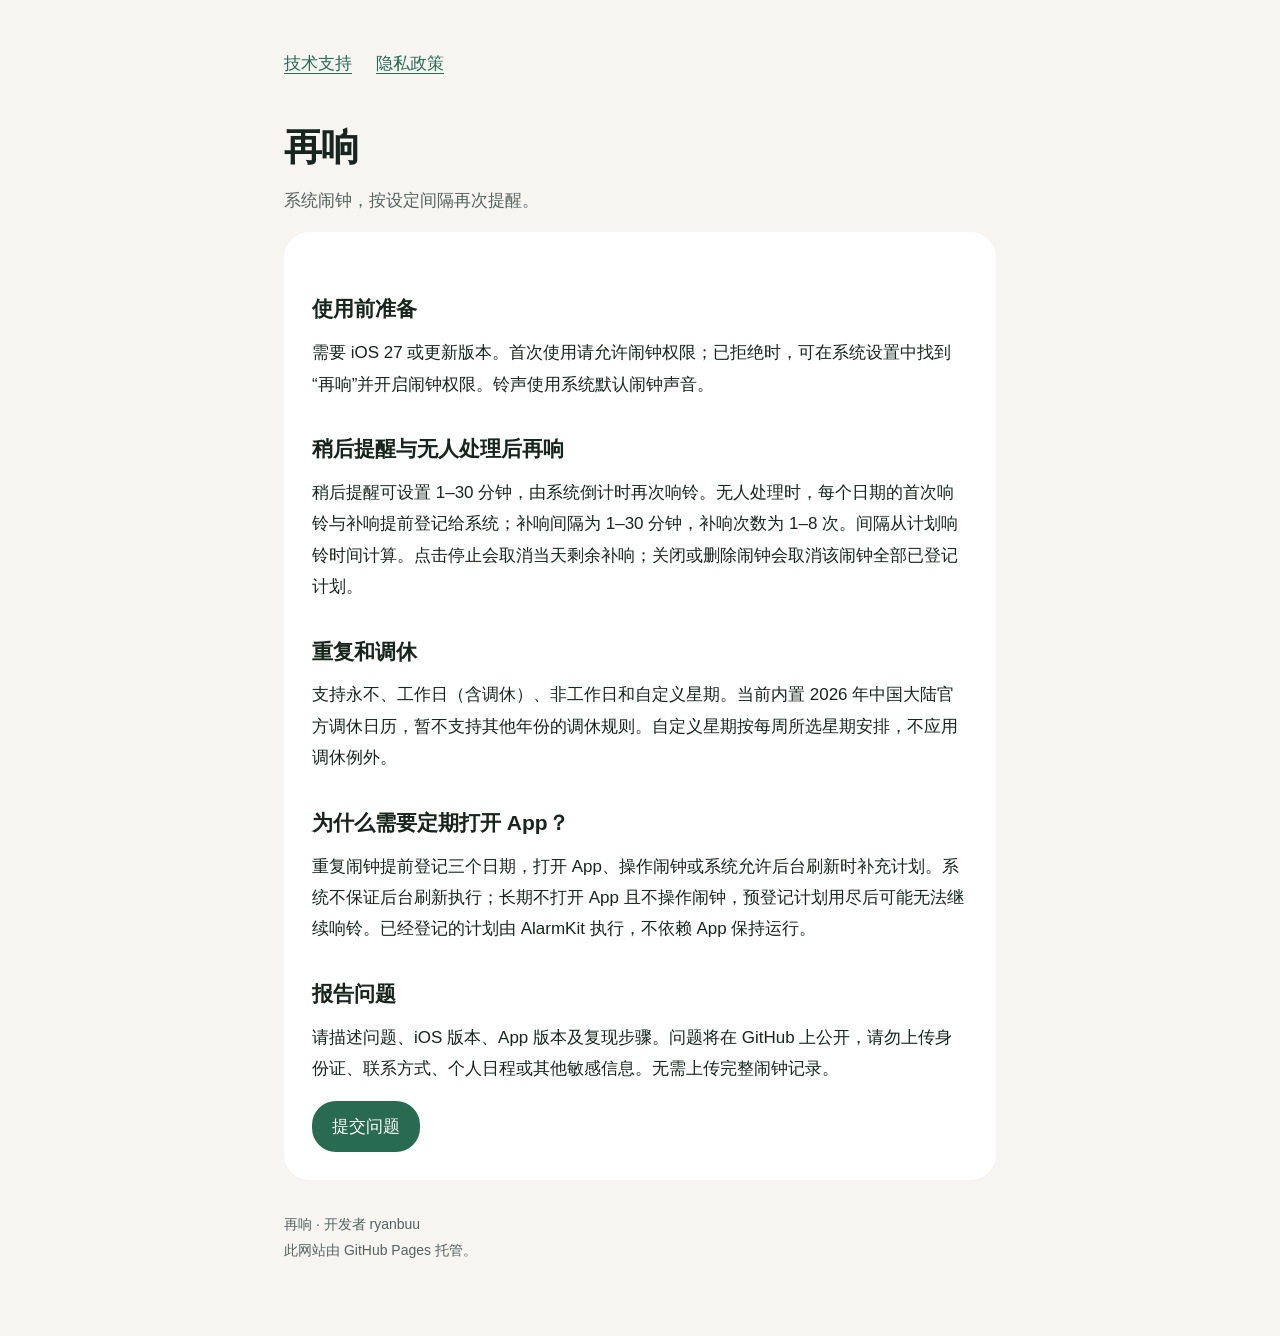
==== index.html @ a9848d24 "Publish Zaixiang support and privacy pages" ====
<!doctype html><html lang="zh-CN"><head><meta charset="utf-8"><meta name="viewport" content="width=device-width,initial-scale=1"><meta name="description" content="再响 iOS 闹钟 App 的使用帮助、技术支持和隐私政策。"><title>再响 · 技术支持</title><link rel="stylesheet" href="styles.css"></head><body><main><nav aria-label="网站导航"><a href="./" aria-current="page">技术支持</a><a href="privacy.html">隐私政策</a></nav><h1>再响</h1><p class="subtitle">系统闹钟，按设定间隔再次提醒。</p><article><h2>使用前准备</h2><p>需要 iOS 27 或更新版本。首次使用请允许闹钟权限；已拒绝时，可在系统设置中找到“再响”并开启闹钟权限。铃声使用系统默认闹钟声音。</p><h2>稍后提醒与无人处理后再响</h2><p>稍后提醒可设置 1–30 分钟，由系统倒计时再次响铃。无人处理时，每个日期的首次响铃与补响提前登记给系统；补响间隔为 1–30 分钟，补响次数为 1–8 次。间隔从计划响铃时间计算。点击停止会取消当天剩余补响；关闭或删除闹钟会取消该闹钟全部已登记计划。</p><h2>重复和调休</h2><p>支持永不、工作日（含调休）、非工作日和自定义星期。当前内置 2026 年中国大陆官方调休日历，暂不支持其他年份的调休规则。自定义星期按每周所选星期安排，不应用调休例外。</p><h2>为什么需要定期打开 App？</h2><p>重复闹钟提前登记三个日期，打开 App、操作闹钟或系统允许后台刷新时补充计划。系统不保证后台刷新执行；长期不打开 App 且不操作闹钟，预登记计划用尽后可能无法继续响铃。已经登记的计划由 AlarmKit 执行，不依赖 App 保持运行。</p><h2>报告问题</h2><p>请描述问题、iOS 版本、App 版本及复现步骤。问题将在 GitHub 上公开，请勿上传身份证、联系方式、个人日程或其他敏感信息。无需上传完整闹钟记录。</p><a class="action" href="https://github.com/ryanbuu/zaixiang-support/issues/new">提交问题</a></article><footer>再响 · 开发者 ryanbuu<br>此网站由 GitHub Pages 托管。</footer></main></body></html>
---- styles.css ----
:root{color-scheme:light dark;--bg:#f6f5f2;--card:#fff;--text:#17251e;--muted:#55635c;--accent:#286b52;--line:#dfe6e1}*{box-sizing:border-box}body{margin:0;background:var(--bg);color:var(--text);font:17px/1.85 -apple-system,BlinkMacSystemFont,"PingFang SC",sans-serif}main{max-width:760px;margin:auto;padding:48px 24px 72px}nav{display:flex;gap:24px;flex-wrap:wrap;margin-bottom:44px}a{color:var(--accent);text-underline-offset:4px}a:focus-visible{outline:3px solid var(--accent);outline-offset:5px;border-radius:4px}h1{font-size:38px;line-height:1.3;letter-spacing:-1px;margin:0 0 12px}h2{font-size:21px;margin:30px 0 8px}p{margin:0 0 16px}.subtitle,footer{color:var(--muted)}article{padding:28px;border-radius:26px;background:var(--card)}footer{font-size:14px;margin-top:32px}.action{display:inline-block;padding:10px 20px;background:var(--accent);color:white;border-radius:24px;text-decoration:none}@media(prefers-color-scheme:dark){:root{--bg:#000;--card:#1c1c1e;--text:#f4f5f4;--muted:#b5bdb8;--accent:#92cdb1;--line:#333}.action{color:#123522}}@media(max-width:480px){main{padding:28px 20px 48px}article{padding:22px}h1{font-size:32px}nav{margin-bottom:30px}}
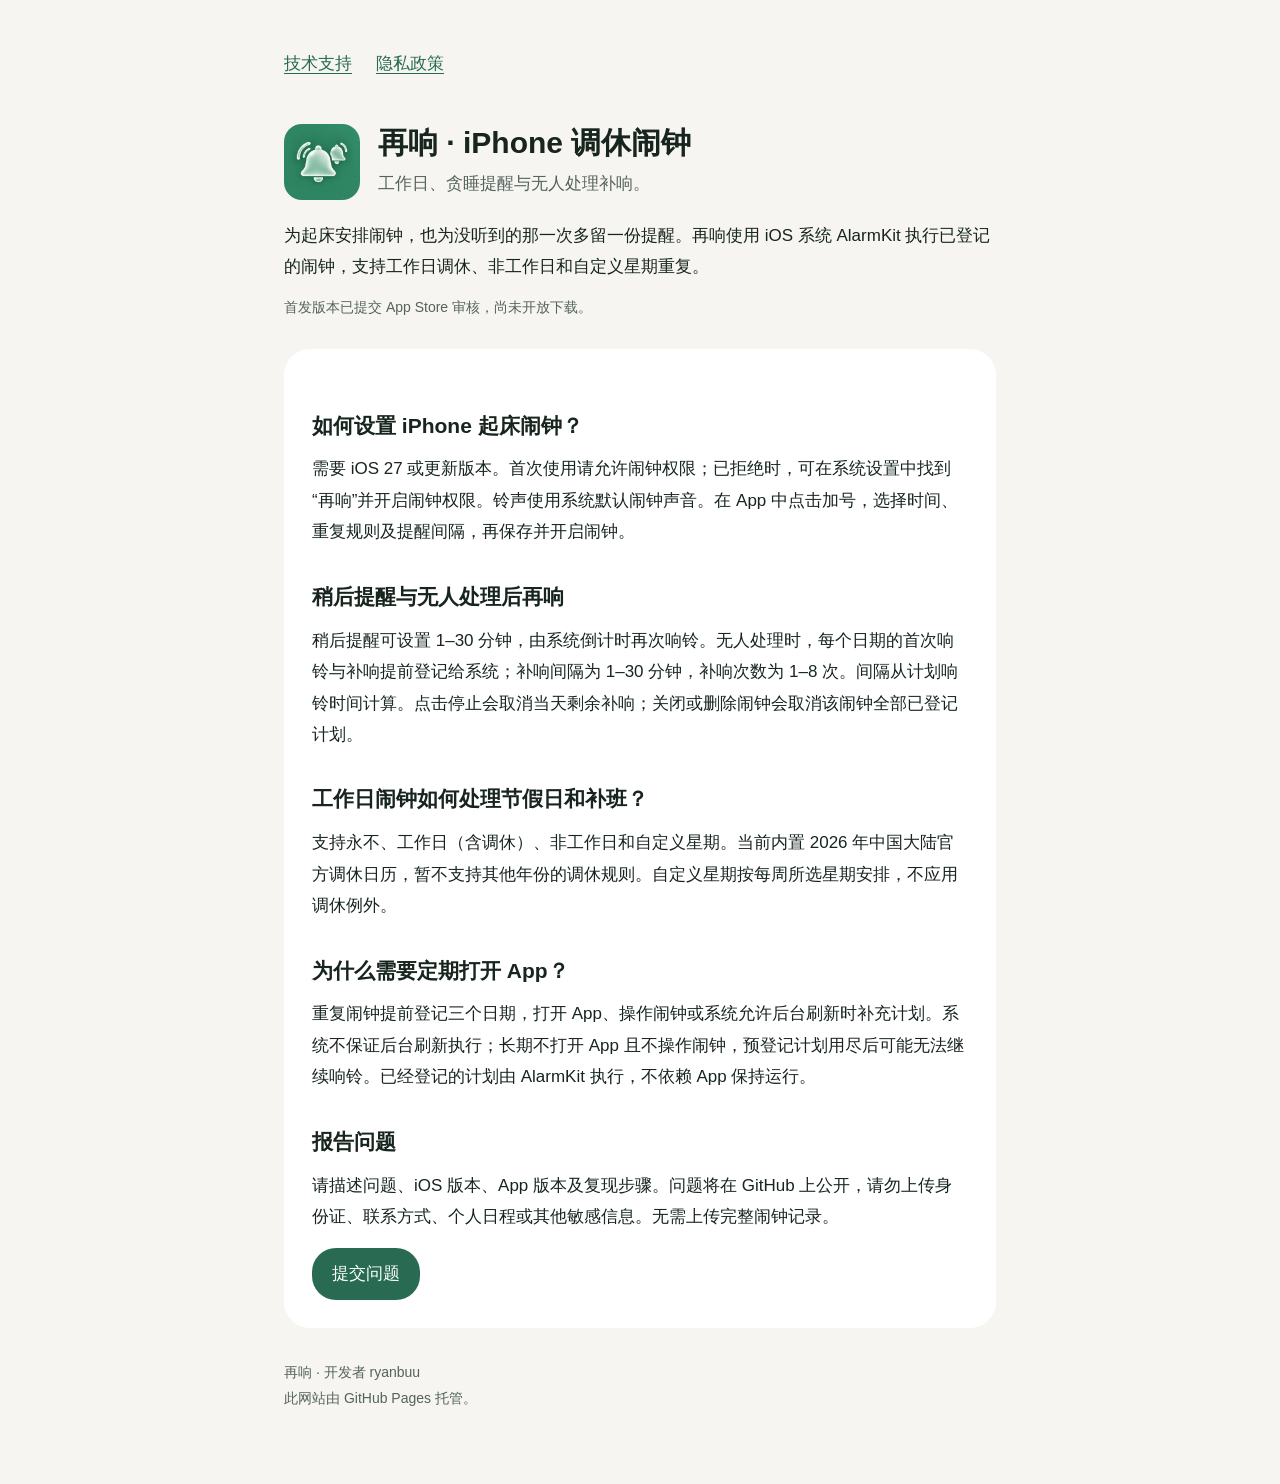
==== commit cdb72697: "Improve alarm app search metadata and support page discoverability" ====
--- a/index.html
+++ b/index.html
@@ -1 +1,29 @@
-<!doctype html><html lang="zh-CN"><head><meta charset="utf-8"><meta name="viewport" content="width=device-width,initial-scale=1"><meta name="description" content="再响 iOS 闹钟 App 的使用帮助、技术支持和隐私政策。"><title>再响 · 技术支持</title><link rel="stylesheet" href="styles.css"></head><body><main><nav aria-label="网站导航"><a href="./" aria-current="page">技术支持</a><a href="privacy.html">隐私政策</a></nav><h1>再响</h1><p class="subtitle">系统闹钟，按设定间隔再次提醒。</p><article><h2>使用前准备</h2><p>需要 iOS 27 或更新版本。首次使用请允许闹钟权限；已拒绝时，可在系统设置中找到“再响”并开启闹钟权限。铃声使用系统默认闹钟声音。</p><h2>稍后提醒与无人处理后再响</h2><p>稍后提醒可设置 1–30 分钟，由系统倒计时再次响铃。无人处理时，每个日期的首次响铃与补响提前登记给系统；补响间隔为 1–30 分钟，补响次数为 1–8 次。间隔从计划响铃时间计算。点击停止会取消当天剩余补响；关闭或删除闹钟会取消该闹钟全部已登记计划。</p><h2>重复和调休</h2><p>支持永不、工作日（含调休）、非工作日和自定义星期。当前内置 2026 年中国大陆官方调休日历，暂不支持其他年份的调休规则。自定义星期按每周所选星期安排，不应用调休例外。</p><h2>为什么需要定期打开 App？</h2><p>重复闹钟提前登记三个日期，打开 App、操作闹钟或系统允许后台刷新时补充计划。系统不保证后台刷新执行；长期不打开 App 且不操作闹钟，预登记计划用尽后可能无法继续响铃。已经登记的计划由 AlarmKit 执行，不依赖 App 保持运行。</p><h2>报告问题</h2><p>请描述问题、iOS 版本、App 版本及复现步骤。问题将在 GitHub 上公开，请勿上传身份证、联系方式、个人日程或其他敏感信息。无需上传完整闹钟记录。</p><a class="action" href="https://github.com/ryanbuu/zaixiang-support/issues/new">提交问题</a></article><footer>再响 · 开发者 ryanbuu<br>此网站由 GitHub Pages 托管。</footer></main></body></html>
+<!doctype html>
+<html lang="zh-CN">
+<head>
+  <meta charset="utf-8">
+  <meta name="viewport" content="width=device-width,initial-scale=1">
+  <title>再响｜iPhone 调休闹钟、贪睡提醒与补响</title>
+  <meta name="description" content="再响是适用于 iOS 27 的 iPhone 闹钟 App，支持工作日调休、非工作日、自定义星期、贪睡提醒和无人处理补响。查看使用帮助、计划补充说明与隐私政策。">
+  <meta name="robots" content="index,follow">
+  <link rel="canonical" href="https://ryanbuu.github.io/zaixiang-support/">
+  <meta property="og:type" content="website">
+  <meta property="og:locale" content="zh_CN">
+  <meta property="og:site_name" content="再响">
+  <meta property="og:title" content="再响｜iPhone 调休闹钟、贪睡提醒与补响">
+  <meta property="og:description" content="再响是适用于 iOS 27 的 iPhone 闹钟 App，支持工作日调休、非工作日、自定义星期、贪睡提醒和无人处理补响。查看使用帮助、计划补充说明与隐私政策。">
+  <meta property="og:url" content="https://ryanbuu.github.io/zaixiang-support/">
+  <meta property="og:image" content="https://ryanbuu.github.io/zaixiang-support/app-icon.png">
+  <meta property="og:image:alt" content="再响松针绿双铃图标">
+  <meta name="twitter:card" content="summary">
+  <meta name="twitter:title" content="再响｜iPhone 调休闹钟、贪睡提醒与补响">
+  <meta name="twitter:description" content="再响是适用于 iOS 27 的 iPhone 闹钟 App，支持工作日调休、非工作日、自定义星期、贪睡提醒和无人处理补响。查看使用帮助、计划补充说明与隐私政策。">
+  <meta name="twitter:image" content="https://ryanbuu.github.io/zaixiang-support/app-icon.png">
+  <link rel="icon" type="image/png" href="app-icon.png">
+  <link rel="apple-touch-icon" href="app-icon.png">
+  <link rel="stylesheet" href="styles.css">
+  <script type="application/ld+json">{"@context": "https://schema.org", "@type": "SoftwareApplication", "name": "再响", "url": "https://ryanbuu.github.io/zaixiang-support/", "description": "再响是适用于 iOS 27 的 iPhone 闹钟 App，支持工作日调休、非工作日、自定义星期、贪睡提醒和无人处理补响。查看使用帮助、计划补充说明与隐私政策。", "applicationCategory": "UtilitiesApplication", "operatingSystem": "iOS 27 or later", "inLanguage": "zh-CN", "image": "https://ryanbuu.github.io/zaixiang-support/app-icon.png", "featureList": ["工作日与非工作日闹钟（2026 年中国大陆调休规则）", "自定义星期重复", "1–30 分钟稍后提醒", "无人处理时预登记补响", "系统默认铃声", "深色外观"], "author": {"@type": "Person", "name": "ryanbuu"}}</script>
+</head>
+<body><main><nav aria-label="网站导航"><a href="./" aria-current="page">技术支持</a><a href="privacy.html">隐私政策</a></nav><header class="hero"><img class="app-icon" src="app-icon.png" alt="再响 App 图标" width="76" height="76"><div><h1>再响 · iPhone 调休闹钟</h1><p class="subtitle">工作日、贪睡提醒与无人处理补响。</p></div></header>
+<p class="intro">为起床安排闹钟，也为没听到的那一次多留一份提醒。再响使用 iOS 系统 AlarmKit 执行已登记的闹钟，支持工作日调休、非工作日和自定义星期重复。</p>
+<p class="release-status">首发版本已提交 App Store 审核，尚未开放下载。</p><article><h2 id="getting-started">如何设置 iPhone 起床闹钟？</h2><p>需要 iOS 27 或更新版本。首次使用请允许闹钟权限；已拒绝时，可在系统设置中找到“再响”并开启闹钟权限。铃声使用系统默认闹钟声音。在 App 中点击加号，选择时间、重复规则及提醒间隔，再保存并开启闹钟。</p><h2>稍后提醒与无人处理后再响</h2><p>稍后提醒可设置 1–30 分钟，由系统倒计时再次响铃。无人处理时，每个日期的首次响铃与补响提前登记给系统；补响间隔为 1–30 分钟，补响次数为 1–8 次。间隔从计划响铃时间计算。点击停止会取消当天剩余补响；关闭或删除闹钟会取消该闹钟全部已登记计划。</p><h2 id="workdays">工作日闹钟如何处理节假日和补班？</h2><p>支持永不、工作日（含调休）、非工作日和自定义星期。当前内置 2026 年中国大陆官方调休日历，暂不支持其他年份的调休规则。自定义星期按每周所选星期安排，不应用调休例外。</p><h2 id="schedule-window">为什么需要定期打开 App？</h2><p>重复闹钟提前登记三个日期，打开 App、操作闹钟或系统允许后台刷新时补充计划。系统不保证后台刷新执行；长期不打开 App 且不操作闹钟，预登记计划用尽后可能无法继续响铃。已经登记的计划由 AlarmKit 执行，不依赖 App 保持运行。</p><h2>报告问题</h2><p>请描述问题、iOS 版本、App 版本及复现步骤。问题将在 GitHub 上公开，请勿上传身份证、联系方式、个人日程或其他敏感信息。无需上传完整闹钟记录。</p><a class="action" href="https://github.com/ryanbuu/zaixiang-support/issues/new">提交问题</a></article><footer>再响 · 开发者 ryanbuu<br>此网站由 GitHub Pages 托管。</footer></main></body></html>
--- a/styles.css
+++ b/styles.css
@@ -1 +1,3 @@
 :root{color-scheme:light dark;--bg:#f6f5f2;--card:#fff;--text:#17251e;--muted:#55635c;--accent:#286b52;--line:#dfe6e1}*{box-sizing:border-box}body{margin:0;background:var(--bg);color:var(--text);font:17px/1.85 -apple-system,BlinkMacSystemFont,"PingFang SC",sans-serif}main{max-width:760px;margin:auto;padding:48px 24px 72px}nav{display:flex;gap:24px;flex-wrap:wrap;margin-bottom:44px}a{color:var(--accent);text-underline-offset:4px}a:focus-visible{outline:3px solid var(--accent);outline-offset:5px;border-radius:4px}h1{font-size:38px;line-height:1.3;letter-spacing:-1px;margin:0 0 12px}h2{font-size:21px;margin:30px 0 8px}p{margin:0 0 16px}.subtitle,footer{color:var(--muted)}article{padding:28px;border-radius:26px;background:var(--card)}footer{font-size:14px;margin-top:32px}.action{display:inline-block;padding:10px 20px;background:var(--accent);color:white;border-radius:24px;text-decoration:none}@media(prefers-color-scheme:dark){:root{--bg:#000;--card:#1c1c1e;--text:#f4f5f4;--muted:#b5bdb8;--accent:#92cdb1;--line:#333}.action{color:#123522}}@media(max-width:480px){main{padding:28px 20px 48px}article{padding:22px}h1{font-size:32px}nav{margin-bottom:30px}}
+
+.hero{display:flex;align-items:center;gap:18px;margin-bottom:20px}.app-icon{flex:none;border-radius:18px}.hero h1{font-size:30px;letter-spacing:0;margin-bottom:6px}.hero .subtitle{margin:0}.intro{margin-bottom:12px}.release-status{font-size:14px;color:var(--muted);margin-bottom:28px}@media(max-width:480px){.hero{gap:14px}.hero h1{font-size:24px}.app-icon{width:64px;height:64px;border-radius:15px}}
